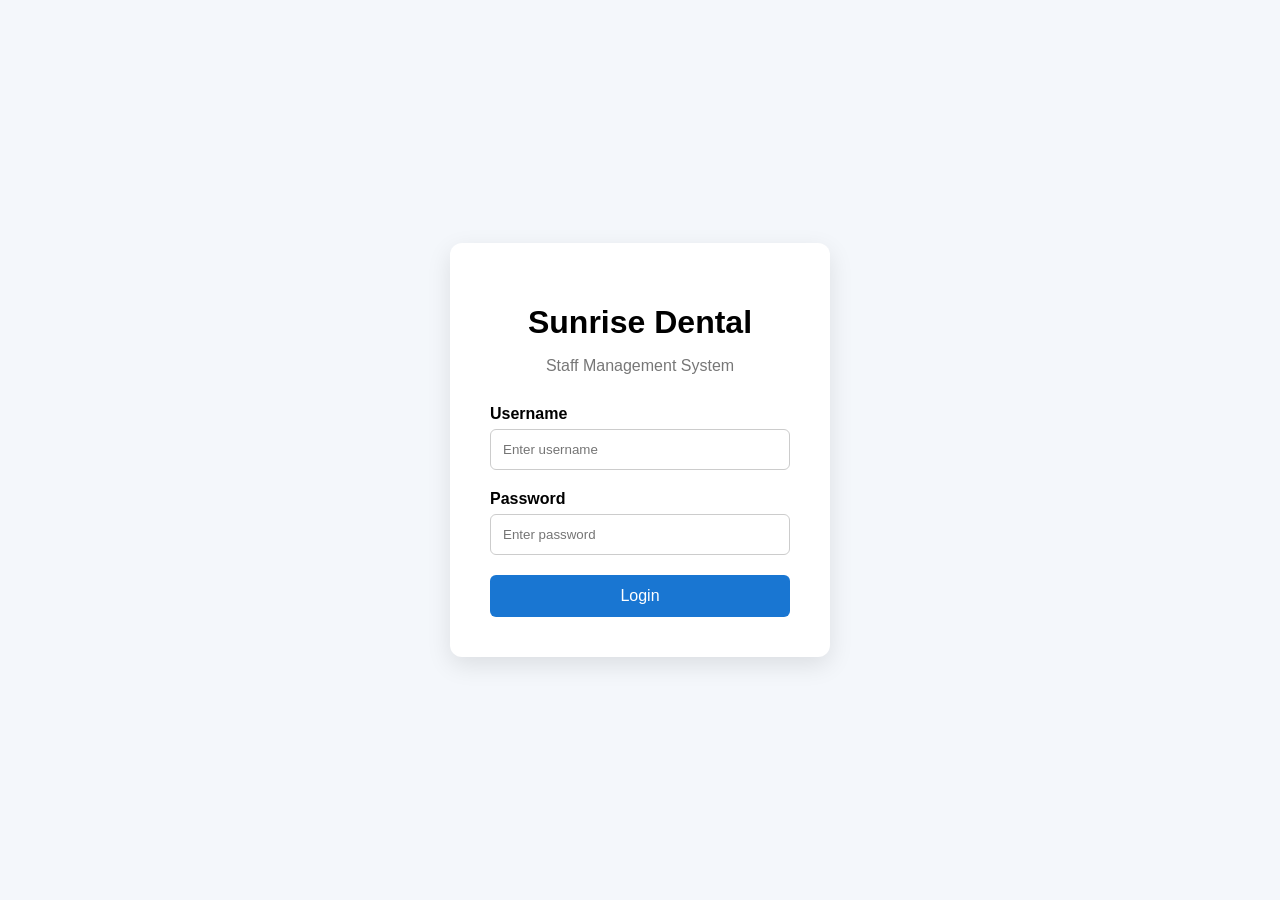
==== src/main/webapp/pages/login.html @ 42dce9b7 "Initial project setup with authentication and patient management" ====
<!DOCTYPE html>
<html lang="en">

<head>
    <meta charset="UTF-8">
    <meta name="viewport" content="width=device-width, initial-scale=1.0">

    <title>Sunrise Dental - Login</title>

    <style>

        * {
            box-sizing: border-box;
        }

        body {
            margin: 0;
            font-family: Arial, sans-serif;
            background: #f4f7fb;

            display: flex;
            justify-content: center;
            align-items: center;

            min-height: 100vh;
        }

        .login-container {
            width: 380px;
            background: white;

            padding: 40px;

            border-radius: 12px;

            box-shadow: 0 8px 25px rgba(0, 0, 0, 0.1);
        }

        h1 {
            text-align: center;
            margin-bottom: 10px;
        }

        .subtitle {
            text-align: center;
            color: #777;
            margin-bottom: 30px;
        }

        label {
            display: block;
            margin-bottom: 6px;
            font-weight: bold;
        }

        input {
            width: 100%;
            padding: 12px;

            margin-bottom: 20px;

            border: 1px solid #ccc;
            border-radius: 6px;
        }

        button {
            width: 100%;

            padding: 12px;

            border: none;
            border-radius: 6px;

            background: #1976d2;
            color: white;

            font-size: 16px;

            cursor: pointer;
        }

        button:hover {
            background: #125ea7;
        }

    </style>

</head>

<body>

<div class="login-container">

    <h1>Sunrise Dental</h1>

    <p class="subtitle">
        Staff Management System
    </p>

    <form action="../login" method="post">

        <label for="username">
            Username
        </label>

        <input
                type="text"
                id="username"
                name="username"
                placeholder="Enter username"
                required
        >

        <label for="password">
            Password
        </label>

        <input
                type="password"
                id="password"
                name="password"
                placeholder="Enter password"
                required
        >

        <button type="submit">
            Login
        </button>

    </form>

</div>

</body>

</html>
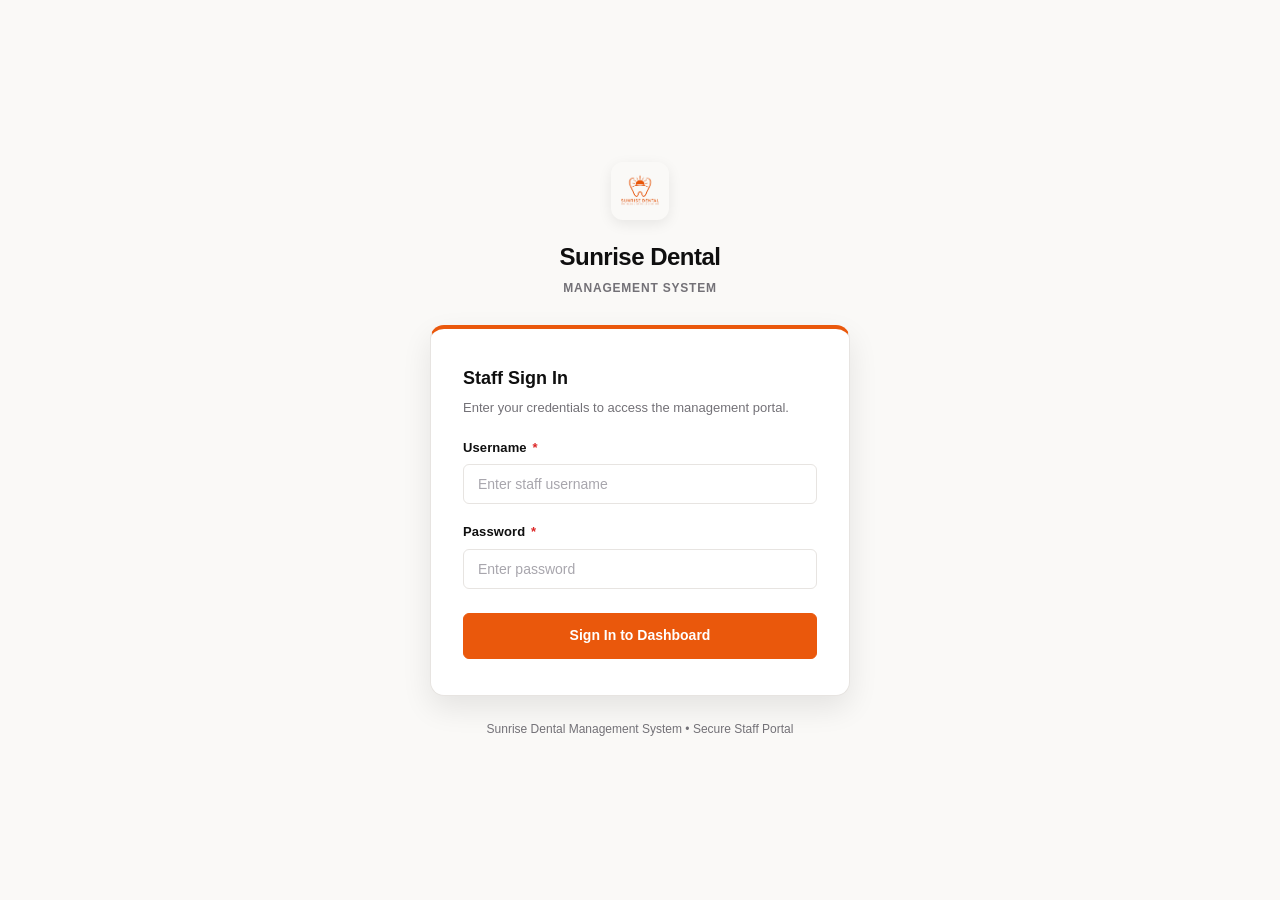
==== commit 0592dbba: "Finalize Sunrise Dental system UI and fixes" ====
--- a/src/main/webapp/pages/login.html
+++ b/src/main/webapp/pages/login.html
@@ -4,132 +4,181 @@
 <head>
     <meta charset="UTF-8">
     <meta name="viewport" content="width=device-width, initial-scale=1.0">
-
-    <title>Sunrise Dental - Login</title>
-
+    <title>Login - Sunrise Dental Management System</title>
+    <link rel="stylesheet" href="../css/sunrise-theme.css">
     <style>
-
-        * {
-            box-sizing: border-box;
-        }
-
         body {
-            margin: 0;
-            font-family: Arial, sans-serif;
-            background: #f4f7fb;
-
-            display: flex;
             justify-content: center;
             align-items: center;
-
+            padding: 24px;
             min-height: 100vh;
         }
 
-        .login-container {
-            width: 380px;
-            background: white;
-
-            padding: 40px;
-
-            border-radius: 12px;
-
-            box-shadow: 0 8px 25px rgba(0, 0, 0, 0.1);
+        .login-wrapper {
+            width: 100%;
+            max-width: 420px;
+            margin: auto;
         }
 
-        h1 {
+        .login-header {
             text-align: center;
-            margin-bottom: 10px;
+            margin-bottom: 28px;
         }
 
-        .subtitle {
-            text-align: center;
-            color: #777;
-            margin-bottom: 30px;
+        .login-logo {
+            width: 58px;
+            height: 58px;
+            object-fit: contain;
+            border-radius: 12px;
+            margin-bottom: 12px;
+            box-shadow: 0 4px 14px rgba(0, 0, 0, 0.08);
         }
 
-        label {
-            display: block;
-            margin-bottom: 6px;
-            font-weight: bold;
+        .login-title {
+            font-size: 24px;
+            font-weight: 800;
+            color: var(--dark);
+            letter-spacing: -0.5px;
         }
 
-        input {
-            width: 100%;
-            padding: 12px;
-
-            margin-bottom: 20px;
-
-            border: 1px solid #ccc;
-            border-radius: 6px;
+        .login-subtitle {
+            font-size: 12px;
+            font-weight: 600;
+            color: var(--muted);
+            text-transform: uppercase;
+            letter-spacing: 0.8px;
+            margin-top: 4px;
         }
 
-        button {
-            width: 100%;
-
-            padding: 12px;
-
-            border: none;
-            border-radius: 6px;
-
-            background: #1976d2;
-            color: white;
-
-            font-size: 16px;
-
-            cursor: pointer;
+        .login-card {
+            background: var(--white);
+            padding: 36px 32px;
+            border-radius: var(--radius-lg);
+            border: 1px solid var(--border);
+            border-top: 4px solid var(--primary);
+            box-shadow: var(--shadow-lg);
         }
 
-        button:hover {
-            background: #125ea7;
+        .login-card h2 {
+            font-size: 18px;
+            font-weight: 700;
+            color: var(--dark);
+            margin-bottom: 6px;
         }
 
+        .login-card p {
+            font-size: 13px;
+            color: var(--muted);
+            margin-bottom: 20px;
+        }
+
+        .login-footer {
+            text-align: center;
+            margin-top: 24px;
+            font-size: 12px;
+            color: var(--muted);
+        }
     </style>
-
 </head>
 
 <body>
 
-<div class="login-container">
+<div class="login-wrapper">
 
-    <h1>Sunrise Dental</h1>
+    <div class="login-header">
+        <img
+            src="../assets/images/sunrise-dental-logo.png"
+            alt="Sunrise Dental Logo"
+            class="login-logo"
+        >
+        <div class="login-title">Sunrise Dental</div>
+        <div class="login-subtitle">Management System</div>
+    </div>
 
-    <p class="subtitle">
-        Staff Management System
-    </p>
+    <div class="login-card">
+        <h2>Staff Sign In</h2>
+        <p>Enter your credentials to access the management portal.</p>
 
-    <form action="../login" method="post">
+        <div id="loginAlert" class="message error" style="display: none; margin-bottom: 18px;">
+            Invalid username or password.
+        </div>
 
-        <label for="username">
-            Username
-        </label>
+        <form id="loginForm" action="../login" method="post">
 
-        <input
-                type="text"
-                id="username"
-                name="username"
-                placeholder="Enter username"
-                required
-        >
+            <div class="form-group" style="margin-bottom: 18px;">
+                <label for="username">Username <span class="required-indicator">*</span></label>
+                <input
+                    type="text"
+                    id="username"
+                    name="username"
+                    placeholder="Enter staff username"
+                    required
+                    autocomplete="username"
+                >
+            </div>
 
-        <label for="password">
-            Password
-        </label>
+            <div class="form-group" style="margin-bottom: 24px;">
+                <label for="password">Password <span class="required-indicator">*</span></label>
+                <input
+                    type="password"
+                    id="password"
+                    name="password"
+                    placeholder="Enter password"
+                    required
+                    autocomplete="current-password"
+                >
+            </div>
 
-        <input
-                type="password"
-                id="password"
-                name="password"
-                placeholder="Enter password"
-                required
-        >
+            <button type="submit" class="btn btn-primary" style="width: 100%; padding: 12px 18px; font-size: 14px;">
+                Sign In to Dashboard
+            </button>
 
-        <button type="submit">
-            Login
-        </button>
+        </form>
+    </div>
 
-    </form>
+    <div class="login-footer">
+        Sunrise Dental Management System &bull; Secure Staff Portal
+    </div>
 
 </div>
+
+<script>
+    (function() {
+        // Check for error in query string
+        const urlParams = new URLSearchParams(window.location.search);
+        const alertBox = document.getElementById('loginAlert');
+        if (urlParams.get('error') === 'invalid') {
+            alertBox.innerText = 'Invalid username or password.';
+            alertBox.style.display = 'flex';
+        }
+
+        // Frontend validation
+        const form = document.getElementById('loginForm');
+        const usernameInput = document.getElementById('username');
+        const passwordInput = document.getElementById('password');
+
+        form.addEventListener('submit', function(event) {
+            const username = usernameInput.value.trim();
+            const password = passwordInput.value.trim();
+
+            if (!username) {
+                event.preventDefault();
+                alertBox.innerText = 'Please enter your username.';
+                alertBox.style.display = 'flex';
+                usernameInput.focus();
+                return;
+            }
+
+            if (!password) {
+                event.preventDefault();
+                alertBox.innerText = 'Please enter your password.';
+                alertBox.style.display = 'flex';
+                passwordInput.focus();
+                return;
+            }
+        });
+    })();
+</script>
 
 </body>
 
--- a/src/main/webapp/css/sunrise-theme.css
+++ b/src/main/webapp/css/sunrise-theme.css
@@ -0,0 +1,1491 @@
+/* ==========================================================================
+   SUNRISE DENTAL MANAGEMENT SYSTEM - UNIFIED MASTER THEME
+   Visual Reference: Dashboard (Dark Header, Orange Accent, Warm Background)
+   ========================================================================== */
+
+* {
+    box-sizing: border-box;
+    margin: 0;
+    padding: 0;
+}
+
+:root {
+    /* Brand Colors */
+    --primary: #ea580c;
+    --primary-dark: #c2410c;
+    --primary-light: #fff2e8;
+    --primary-glow: rgba(234, 88, 12, 0.18);
+
+    /* Dark Neutrals */
+    --dark: #0f0f0f;
+    --dark-soft: #1c1c1c;
+    --dark-subtle: #2d2d30;
+
+    /* Text Colors */
+    --text: #2b2b2e;
+    --text-light: #4a494e;
+    --muted: #737177;
+
+    /* Surfaces & Borders */
+    --border: #e7e4e1;
+    --border-light: #f0eee9;
+    --background: #faf9f7;
+    --card-bg: #ffffff;
+    --white: #ffffff;
+
+    /* Status Colors */
+    --success: #16a34a;
+    --success-bg: #dcfce7;
+    --success-border: #bbf7d0;
+    --success-text: #166534;
+
+    --danger: #dc2626;
+    --danger-bg: #fee2e2;
+    --danger-border: #fecaca;
+    --danger-text: #991b1b;
+
+    --warning: #d97706;
+    --warning-bg: #fef3c7;
+    --warning-border: #fde68a;
+    --warning-text: #b45309;
+
+    --info: #0284c7;
+    --info-bg: #e0f2fe;
+    --info-border: #bae6fd;
+    --info-text: #0369a1;
+
+    /* Geometry */
+    --radius-sm: 6px;
+    --radius-md: 10px;
+    --radius-lg: 14px;
+    --radius-full: 9999px;
+
+    /* Shadows */
+    --shadow-sm: 0 1px 3px rgba(0, 0, 0, 0.05);
+    --shadow-md: 0 4px 12px rgba(15, 15, 15, 0.06);
+    --shadow-lg: 0 12px 30px rgba(15, 15, 15, 0.09);
+    --shadow-hover: 0 16px 35px rgba(15, 15, 15, 0.12);
+}
+
+body {
+    font-family: -apple-system, BlinkMacSystemFont, "Segoe UI", Roboto, Arial, Helvetica, sans-serif;
+    background-color: var(--background);
+    color: var(--text);
+    min-height: 100vh;
+    display: flex;
+    flex-direction: column;
+    line-height: 1.5;
+    -webkit-font-smoothing: antialiased;
+}
+
+/* ==========================================================================
+   GLOBAL HEADER & NAVIGATION BAR
+   ========================================================================== */
+
+.header {
+    background: var(--dark);
+    border-bottom: 3px solid var(--primary);
+    position: sticky;
+    top: 0;
+    z-index: 100;
+    box-shadow: 0 4px 20px rgba(0, 0, 0, 0.25);
+}
+
+.header-inner {
+    max-width: 1400px;
+    margin: 0 auto;
+    padding: 0 36px;
+    height: 74px;
+    display: flex;
+    align-items: center;
+    justify-content: space-between;
+    gap: 20px;
+}
+
+.brand {
+    display: flex;
+    align-items: center;
+    gap: 13px;
+    text-decoration: none;
+    color: inherit;
+}
+
+.brand-logo {
+    width: 44px;
+    height: 44px;
+    object-fit: contain;
+    border-radius: 9px;
+}
+
+.brand-name {
+    font-size: 20px;
+    font-weight: 700;
+    color: var(--white);
+    letter-spacing: -0.3px;
+    line-height: 1.2;
+}
+
+.brand-subtitle {
+    font-size: 11px;
+    color: #a3a3a3;
+    margin-top: 2px;
+    text-transform: uppercase;
+    letter-spacing: 0.6px;
+    font-weight: 500;
+}
+
+.user-section {
+    display: flex;
+    align-items: center;
+    gap: 18px;
+}
+
+.user-info {
+    text-align: right;
+}
+
+.user-name {
+    font-size: 14px;
+    font-weight: 600;
+    color: var(--white);
+}
+
+.user-role {
+    font-size: 11px;
+    color: var(--primary);
+    margin-top: 2px;
+    font-weight: 700;
+    text-transform: uppercase;
+    letter-spacing: 0.5px;
+}
+
+.logout {
+    text-decoration: none;
+    background: var(--primary);
+    color: var(--white);
+    padding: 9px 18px;
+    border-radius: var(--radius-sm);
+    font-size: 13px;
+    font-weight: 600;
+    transition: all 0.2s ease;
+    display: inline-flex;
+    align-items: center;
+    gap: 6px;
+    border: none;
+    cursor: pointer;
+}
+
+.logout:hover {
+    background: var(--primary-dark);
+    transform: translateY(-1px);
+    box-shadow: 0 4px 12px rgba(234, 88, 12, 0.35);
+}
+
+/* Global Nav Bar */
+.nav-bar {
+    background: var(--dark-soft);
+    border-bottom: 1px solid rgba(255, 255, 255, 0.07);
+}
+
+.nav-inner {
+    max-width: 1400px;
+    margin: 0 auto;
+    padding: 0 36px;
+    display: flex;
+    align-items: center;
+    gap: 6px;
+    overflow-x: auto;
+    scrollbar-width: none;
+}
+
+.nav-inner::-webkit-scrollbar {
+    display: none;
+}
+
+.nav-link {
+    text-decoration: none;
+    color: #b0b0b5;
+    font-size: 13px;
+    font-weight: 600;
+    padding: 12px 16px;
+    border-bottom: 2px solid transparent;
+    transition: all 0.2s ease;
+    white-space: nowrap;
+    display: flex;
+    align-items: center;
+    gap: 7px;
+}
+
+.nav-link:hover {
+    color: var(--white);
+    background: rgba(255, 255, 255, 0.04);
+}
+
+.nav-link.active {
+    color: var(--primary);
+    border-bottom-color: var(--primary);
+    background: rgba(234, 88, 12, 0.08);
+}
+
+/* ==========================================================================
+   MAIN CONTAINER & PAGE HEADERS
+   ========================================================================== */
+
+.container {
+    max-width: 1400px;
+    width: 100%;
+    margin: 0 auto;
+    padding: 36px 36px 60px;
+    flex: 1;
+}
+
+.page-header {
+    margin-bottom: 30px;
+    display: flex;
+    justify-content: space-between;
+    align-items: flex-start;
+    flex-wrap: wrap;
+    gap: 16px;
+}
+
+.page-header-text h1 {
+    font-size: 28px;
+    font-weight: 700;
+    color: var(--dark);
+    letter-spacing: -0.5px;
+    margin-bottom: 6px;
+}
+
+.page-header-text p {
+    color: var(--muted);
+    font-size: 14px;
+    line-height: 1.5;
+}
+
+.page-header-actions {
+    display: flex;
+    align-items: center;
+    gap: 12px;
+}
+
+.back-link {
+    display: inline-flex;
+    align-items: center;
+    gap: 6px;
+    text-decoration: none;
+    color: var(--muted);
+    font-size: 13px;
+    font-weight: 600;
+    padding: 7px 13px;
+    border-radius: var(--radius-sm);
+    background: var(--white);
+    border: 1px solid var(--border);
+    transition: all 0.2s ease;
+}
+
+.back-link:hover {
+    color: var(--primary-dark);
+    border-color: var(--primary);
+    background: var(--primary-light);
+}
+
+/* Welcome Header (Dashboard specific) */
+.welcome {
+    margin-bottom: 32px;
+}
+
+.welcome h1 {
+    font-size: 30px;
+    font-weight: 700;
+    color: var(--dark);
+    margin-bottom: 6px;
+    letter-spacing: -0.5px;
+}
+
+.welcome p {
+    color: var(--muted);
+    font-size: 14px;
+}
+
+.role-badge {
+    display: inline-block;
+    margin-top: 10px;
+    background: var(--dark);
+    color: var(--primary);
+    padding: 5px 12px;
+    border-radius: var(--radius-full);
+    font-size: 11px;
+    font-weight: 700;
+    letter-spacing: 0.4px;
+}
+
+/* ==========================================================================
+   CARDS & PANELS
+   ========================================================================== */
+
+.card {
+    background: var(--card-bg);
+    border: 1px solid var(--border);
+    border-radius: var(--radius-lg);
+    padding: 26px 28px;
+    margin-bottom: 26px;
+    box-shadow: var(--shadow-sm);
+    transition: border-color 0.2s ease, box-shadow 0.2s ease;
+}
+
+.card:hover {
+    border-color: #dcd8d3;
+    box-shadow: var(--shadow-md);
+}
+
+.card-header {
+    display: flex;
+    justify-content: space-between;
+    align-items: center;
+    margin-bottom: 20px;
+    padding-bottom: 14px;
+    border-bottom: 1px solid var(--border-light);
+    flex-wrap: wrap;
+    gap: 12px;
+}
+
+.card-title,
+.card h2 {
+    color: var(--dark);
+    font-size: 19px;
+    font-weight: 700;
+    letter-spacing: -0.2px;
+    margin-bottom: 0;
+}
+
+.card-subtitle {
+    color: var(--muted);
+    font-size: 13px;
+    margin-top: 3px;
+}
+
+.section-heading {
+    display: flex;
+    justify-content: space-between;
+    align-items: center;
+    margin-bottom: 20px;
+}
+
+.section-heading h2 {
+    color: var(--dark);
+    font-size: 20px;
+    font-weight: 700;
+}
+
+.section-heading p {
+    color: var(--muted);
+    font-size: 13px;
+    margin-top: 4px;
+}
+
+/* ==========================================================================
+   STATISTICS CARDS (Dashboard)
+   ========================================================================== */
+
+.stats {
+    display: grid;
+    grid-template-columns: repeat(4, minmax(0, 1fr));
+    gap: 18px;
+    margin-bottom: 38px;
+}
+
+.stat-card {
+    background: var(--white);
+    border: 1px solid var(--border);
+    border-top: 3px solid var(--primary);
+    border-radius: var(--radius-lg);
+    padding: 22px;
+    position: relative;
+    box-shadow: var(--shadow-sm);
+    transition: transform 0.2s ease, box-shadow 0.2s ease;
+}
+
+.stat-card:hover {
+    transform: translateY(-3px);
+    box-shadow: var(--shadow-lg);
+}
+
+.stat-top {
+    display: flex;
+    align-items: center;
+    justify-content: space-between;
+    margin-bottom: 16px;
+}
+
+.stat-label {
+    color: var(--muted);
+    font-size: 13px;
+    font-weight: 600;
+}
+
+.stat-icon {
+    width: 38px;
+    height: 38px;
+    border-radius: var(--radius-md);
+    background: var(--primary-light);
+    color: var(--primary-dark);
+    display: flex;
+    align-items: center;
+    justify-content: center;
+    font-size: 14px;
+    font-weight: 800;
+}
+
+.stat-value {
+    font-size: 28px;
+    font-weight: 700;
+    color: var(--dark);
+    letter-spacing: -0.5px;
+}
+
+.stat-revenue {
+    color: var(--primary-dark);
+}
+
+/* ==========================================================================
+   MANAGEMENT SECTION & CARDS WITH IMAGE HOVER
+   ========================================================================== */
+
+.management-section {
+    margin-bottom: 38px;
+}
+
+.cards {
+    display: grid;
+    grid-template-columns: repeat(3, minmax(0, 1fr));
+    gap: 18px;
+}
+
+.management-card,
+.cards .card {
+    background: var(--white);
+    border: 1px solid var(--border);
+    border-radius: var(--radius-lg);
+    overflow: hidden;
+    position: relative;
+    min-height: 330px;
+    padding: 0;
+    margin-bottom: 0;
+    box-shadow: var(--shadow-sm);
+    transition: transform 0.25s ease, box-shadow 0.25s ease, border-color 0.25s ease;
+}
+
+.management-card:hover,
+.cards .card:hover {
+    transform: translateY(-5px);
+    border-color: var(--primary);
+    box-shadow: var(--shadow-hover);
+}
+
+.card-image-wrapper {
+    width: 100%;
+    height: 145px;
+    overflow: hidden;
+    position: relative;
+    background: var(--dark);
+}
+
+.card-image {
+    width: 100%;
+    height: 100%;
+    object-fit: cover;
+    opacity: 0.34;
+    transform: scale(1);
+    transition: opacity 0.4s ease, transform 0.5s ease;
+}
+
+.card-image-wrapper::after {
+    content: "";
+    position: absolute;
+    inset: 0;
+    background: linear-gradient(to bottom, rgba(15, 15, 15, 0.10), rgba(15, 15, 15, 0.65));
+    pointer-events: none;
+}
+
+.management-card:hover .card-image,
+.cards .card:hover .card-image {
+    opacity: 1;
+    transform: scale(1.06);
+}
+
+.management-card:hover .card-image-wrapper::after,
+.cards .card:hover .card-image-wrapper::after {
+    background: linear-gradient(to bottom, rgba(15, 15, 15, 0.02), rgba(15, 15, 15, 0.40));
+}
+
+.card-content {
+    padding: 22px 24px 24px;
+}
+
+.card-icon {
+    width: 40px;
+    height: 40px;
+    background: var(--dark);
+    color: var(--primary);
+    border-radius: var(--radius-md);
+    display: flex;
+    align-items: center;
+    justify-content: center;
+    font-size: 15px;
+    font-weight: 800;
+    margin-top: -42px;
+    margin-bottom: 15px;
+    position: relative;
+    z-index: 5;
+    border: 2px solid var(--white);
+}
+
+.card-content h3 {
+    color: var(--dark);
+    font-size: 17px;
+    font-weight: 700;
+    margin-bottom: 8px;
+}
+
+.card-content p {
+    color: var(--muted);
+    font-size: 13px;
+    line-height: 1.6;
+    min-height: 42px;
+}
+
+.card-link {
+    display: inline-flex;
+    align-items: center;
+    gap: 6px;
+    margin-top: 17px;
+    text-decoration: none;
+    color: var(--primary-dark);
+    font-size: 13px;
+    font-weight: 700;
+    transition: all 0.2s ease;
+}
+
+.card-link:hover {
+    color: var(--primary);
+    gap: 9px;
+}
+
+/* ==========================================================================
+   FORMS & INPUT CONTROLS
+   ========================================================================== */
+
+.form-grid {
+    display: grid;
+    grid-template-columns: repeat(2, minmax(0, 1fr));
+    gap: 18px 20px;
+}
+
+.form-grid-3 {
+    display: grid;
+    grid-template-columns: repeat(3, minmax(0, 1fr));
+    gap: 18px 20px;
+}
+
+.form-group {
+    display: flex;
+    flex-direction: column;
+    gap: 7px;
+}
+
+.form-group.full {
+    grid-column: 1 / -1;
+}
+
+label {
+    font-size: 13px;
+    font-weight: 600;
+    color: var(--dark);
+    letter-spacing: 0.1px;
+}
+
+.required-indicator {
+    color: var(--danger);
+    margin-left: 2px;
+}
+
+input[type="text"],
+input[type="tel"],
+input[type="email"],
+input[type="password"],
+input[type="date"],
+input[type="time"],
+input[type="number"],
+select,
+textarea {
+    width: 100%;
+    padding: 11px 14px;
+    border: 1px solid var(--border);
+    border-radius: var(--radius-sm);
+    font-size: 14px;
+    font-family: inherit;
+    color: var(--text);
+    background-color: var(--white);
+    transition: all 0.2s ease;
+    appearance: none;
+    -webkit-appearance: none;
+}
+
+select {
+    background-image: url("data:image/svg+xml,%3Csvg xmlns='http://www.w3.org/2000/svg' width='12' height='12' fill='%23737177' viewBox='0 0 16 16'%3E%3Cpath d='M7.247 11.14 2.451 5.658C1.885 5.013 2.345 4 3.204 4h9.592a1 1 0 0 1 .753 1.659l-4.796 5.48a1 1 0 0 1-1.506 0z'/%3E%3C/svg%3E");
+    background-repeat: no-repeat;
+    background-position: right 14px center;
+    padding-right: 36px;
+    cursor: pointer;
+}
+
+textarea {
+    resize: vertical;
+    min-height: 85px;
+}
+
+input:focus,
+select:focus,
+textarea:focus {
+    outline: none;
+    border-color: var(--primary);
+    box-shadow: 0 0 0 3px var(--primary-glow);
+}
+
+input::placeholder,
+textarea::placeholder {
+    color: #a8a6ad;
+}
+
+.form-actions {
+    margin-top: 24px;
+    display: flex;
+    align-items: center;
+    gap: 12px;
+    flex-wrap: wrap;
+}
+
+/* Search Bar / Box */
+.search-form {
+    display: flex;
+    gap: 12px;
+    align-items: center;
+    flex-wrap: wrap;
+}
+
+.search-form input {
+    flex: 1;
+    min-width: 260px;
+}
+
+/* ==========================================================================
+   BUTTONS
+   ========================================================================== */
+
+button,
+.btn {
+    display: inline-flex;
+    align-items: center;
+    justify-content: center;
+    gap: 8px;
+    padding: 11px 22px;
+    border-radius: var(--radius-sm);
+    font-size: 14px;
+    font-weight: 600;
+    font-family: inherit;
+    cursor: pointer;
+    text-decoration: none;
+    border: none;
+    transition: all 0.2s ease;
+    line-height: 1.4;
+    white-space: nowrap;
+}
+
+.btn-primary,
+button[type="submit"] {
+    background: var(--primary);
+    color: var(--white);
+    border: 1px solid var(--primary);
+}
+
+.btn-primary:hover,
+button[type="submit"]:hover {
+    background: var(--primary-dark);
+    border-color: var(--primary-dark);
+    transform: translateY(-1px);
+    box-shadow: 0 4px 12px rgba(234, 88, 12, 0.25);
+}
+
+.btn-dark {
+    background: var(--dark);
+    color: var(--white);
+    border: 1px solid var(--dark);
+}
+
+.btn-dark:hover {
+    background: var(--dark-soft);
+    border-color: var(--dark-soft);
+    transform: translateY(-1px);
+}
+
+.btn-secondary {
+    background: var(--white);
+    color: var(--text);
+    border: 1px solid var(--border);
+}
+
+.btn-secondary:hover {
+    background: #f5f4f0;
+    border-color: #d1cdc7;
+}
+
+.btn-success {
+    background: var(--success);
+    color: var(--white);
+    border: 1px solid var(--success);
+}
+
+.btn-success:hover {
+    background: #15803d;
+    border-color: #15803d;
+    transform: translateY(-1px);
+    box-shadow: 0 4px 12px rgba(22, 163, 74, 0.25);
+}
+
+.btn-danger {
+    background: var(--danger);
+    color: var(--white);
+    border: 1px solid var(--danger);
+}
+
+.btn-danger:hover {
+    background: #b91c1c;
+    border-color: #b91c1c;
+    transform: translateY(-1px);
+    box-shadow: 0 4px 12px rgba(220, 38, 38, 0.25);
+}
+
+.btn-warning {
+    background: var(--warning);
+    color: var(--white);
+    border: 1px solid var(--warning);
+}
+
+.btn-warning:hover {
+    background: #b45309;
+    border-color: #b45309;
+    transform: translateY(-1px);
+    box-shadow: 0 4px 12px rgba(217, 119, 6, 0.25);
+}
+
+.btn-sm {
+    padding: 7px 14px;
+    font-size: 12px;
+}
+
+.action-link,
+.btn-action {
+    display: inline-flex;
+    align-items: center;
+    gap: 4px;
+    color: var(--primary-dark);
+    font-size: 13px;
+    font-weight: 700;
+    text-decoration: none;
+    padding: 6px 12px;
+    border-radius: var(--radius-sm);
+    background: var(--primary-light);
+    border: 1px solid rgba(234, 88, 12, 0.2);
+    transition: all 0.2s ease;
+}
+
+.action-link:hover,
+.btn-action:hover {
+    background: var(--primary);
+    color: var(--white);
+    border-color: var(--primary);
+}
+
+.status-btn-group {
+    display: flex;
+    gap: 10px;
+    flex-wrap: wrap;
+    align-items: center;
+}
+
+.status-btn-group form {
+    display: inline-block;
+    margin: 0;
+}
+
+.status-btn-group button {
+    margin-top: 0;
+}
+
+/* ==========================================================================
+   TABLES
+   ========================================================================== */
+
+.table-container {
+    width: 100%;
+    overflow-x: auto;
+    border-radius: var(--radius-md);
+    border: 1px solid var(--border);
+    background: var(--white);
+    margin-top: 18px;
+    box-shadow: var(--shadow-sm);
+}
+
+.appointment-table,
+.app-table,
+table {
+    width: 100%;
+    border-collapse: collapse;
+    text-align: left;
+}
+
+.appointment-table th,
+.app-table th,
+table th {
+    padding: 14px 18px;
+    background: var(--dark);
+    color: #e5e5e5;
+    font-size: 11px;
+    font-weight: 700;
+    text-transform: uppercase;
+    letter-spacing: 0.6px;
+    white-space: nowrap;
+    border: none;
+}
+
+.appointment-table td,
+.app-table td,
+table td {
+    padding: 15px 18px;
+    border-top: 1px solid var(--border-light);
+    color: var(--text);
+    font-size: 13px;
+    white-space: nowrap;
+}
+
+.appointment-table tbody tr,
+.app-table tbody tr,
+table tbody tr {
+    transition: background-color 0.15s ease;
+}
+
+.appointment-table tbody tr:hover,
+.app-table tbody tr:hover,
+table tbody tr:hover {
+    background-color: var(--primary-light);
+}
+
+.appointment-number,
+.code-highlight {
+    color: var(--dark);
+    font-weight: 700;
+    letter-spacing: -0.1px;
+}
+
+.price {
+    font-weight: 700;
+    color: var(--dark);
+}
+
+/* Key-Value Details Table */
+.details-table {
+    margin-top: 0;
+    border: 1px solid var(--border);
+    border-radius: var(--radius-md);
+    overflow: hidden;
+}
+
+.details-table th {
+    width: 220px;
+    background: #f7f6f4;
+    color: var(--muted);
+    font-size: 12px;
+    font-weight: 700;
+    text-transform: uppercase;
+    letter-spacing: 0.4px;
+    border-bottom: 1px solid var(--border);
+}
+
+.details-table td {
+    background: var(--white);
+    font-size: 14px;
+    font-weight: 600;
+    color: var(--dark);
+    border-bottom: 1px solid var(--border);
+}
+
+.details-table tr:last-child th,
+.details-table tr:last-child td {
+    border-bottom: none;
+}
+
+.details-table tr:hover {
+    background: transparent !important;
+}
+
+/* Amount / Calculation Tables */
+.amount-table {
+    width: 100%;
+    border-collapse: collapse;
+    margin: 18px 0;
+    background: #fdfdfc;
+    border: 1px solid var(--border);
+    border-radius: var(--radius-md);
+    overflow: hidden;
+}
+
+.amount-table td {
+    padding: 14px 18px;
+    border-bottom: 1px solid var(--border-light);
+    font-size: 14px;
+}
+
+.amount-table td:last-child {
+    text-align: right;
+    font-weight: 700;
+}
+
+.amount-table .total-row td {
+    font-size: 17px;
+    font-weight: 800;
+    color: var(--dark);
+    background: var(--primary-light);
+    border-top: 2px solid var(--primary);
+    border-bottom: none;
+}
+
+.amount-table .total-row td:last-child {
+    color: var(--primary-dark);
+}
+
+/* ==========================================================================
+   STATUS BADGES & TAGS
+   ========================================================================== */
+
+.status,
+.status-badge {
+    display: inline-flex;
+    align-items: center;
+    padding: 5px 12px;
+    border-radius: var(--radius-full);
+    font-size: 11px;
+    font-weight: 700;
+    letter-spacing: 0.4px;
+    text-transform: uppercase;
+    line-height: 1.2;
+}
+
+.status-SCHEDULED {
+    background: #e0f2fe;
+    color: #0369a1;
+    border: 1px solid #bae6fd;
+}
+
+.status-COMPLETED {
+    background: #ecfdf5;
+    color: #047857;
+    border: 1px solid #a7f3d0;
+}
+
+.status-CANCELLED {
+    background: #fef2f2;
+    color: #b91c1c;
+    border: 1px solid #fecaca;
+}
+
+.status-NO_SHOW {
+    background: var(--warning-bg);
+    color: var(--warning-text);
+    border: 1px solid var(--warning-border);
+}
+
+.status-ACTIVE,
+.status-active,
+.status.active {
+    background: #ecfdf5;
+    color: #047857;
+    border: 1px solid #a7f3d0;
+}
+
+.status-INACTIVE,
+.status-inactive,
+.status.inactive {
+    background: #f3f4f6;
+    color: #4b5563;
+    border: 1px solid #e5e7eb;
+}
+
+/* ==========================================================================
+   ALERTS & MESSAGES
+   ========================================================================== */
+
+.message {
+    padding: 14px 18px;
+    border-radius: var(--radius-md);
+    margin-bottom: 24px;
+    font-size: 14px;
+    font-weight: 500;
+    display: flex;
+    align-items: center;
+    gap: 10px;
+    line-height: 1.4;
+}
+
+.message.error,
+.error {
+    background: var(--danger-bg);
+    color: var(--danger-text);
+    border: 1px solid var(--danger-border);
+}
+
+.message.success,
+.success {
+    background: var(--success-bg);
+    color: var(--success-text);
+    border: 1px solid var(--success-border);
+}
+
+.message.info {
+    background: var(--info-bg);
+    color: var(--info-text);
+    border: 1px solid var(--info-border);
+}
+
+.empty,
+.no-appointments,
+.empty-state {
+    text-align: center;
+    padding: 42px 20px;
+    color: var(--muted);
+    font-size: 14px;
+}
+
+/* ==========================================================================
+   DETAILS GRID & KEY-VALUE BOXES
+   ========================================================================== */
+
+.details-grid {
+    display: grid;
+    grid-template-columns: repeat(auto-fit, minmax(220px, 1fr));
+    gap: 14px;
+    margin-bottom: 20px;
+}
+
+.detail,
+.detail-box {
+    background: #faf9f7;
+    padding: 16px;
+    border-radius: var(--radius-md);
+    border: 1px solid var(--border);
+}
+
+.detail-label {
+    font-size: 11px;
+    color: var(--muted);
+    text-transform: uppercase;
+    font-weight: 700;
+    letter-spacing: 0.5px;
+    margin-bottom: 5px;
+}
+
+.detail-value {
+    font-size: 15px;
+    font-weight: 700;
+    color: var(--dark);
+}
+
+.edit-section {
+    margin-top: 28px;
+    padding-top: 24px;
+    border-top: 1px solid var(--border);
+}
+
+.edit-section h3 {
+    font-size: 16px;
+    font-weight: 700;
+    color: var(--dark);
+    margin-bottom: 16px;
+}
+
+/* ==========================================================================
+   REPORT & SUMMARY METRICS
+   ========================================================================== */
+
+.summary-grid {
+    display: grid;
+    grid-template-columns: repeat(auto-fit, minmax(220px, 1fr));
+    gap: 18px;
+    margin-bottom: 28px;
+}
+
+.summary-card {
+    background: var(--white);
+    padding: 22px;
+    border-radius: var(--radius-lg);
+    border: 1px solid var(--border);
+    border-top: 3px solid var(--dark);
+    box-shadow: var(--shadow-sm);
+    transition: transform 0.2s ease;
+}
+
+.summary-card:hover {
+    transform: translateY(-2px);
+    box-shadow: var(--shadow-md);
+}
+
+.summary-label {
+    color: var(--muted);
+    font-size: 12px;
+    font-weight: 700;
+    text-transform: uppercase;
+    letter-spacing: 0.5px;
+    margin-bottom: 8px;
+}
+
+.summary-value {
+    font-size: 26px;
+    font-weight: 700;
+    color: var(--dark);
+    letter-spacing: -0.5px;
+}
+
+.summary-value.revenue {
+    color: var(--primary-dark);
+}
+
+.filter-card {
+    background: var(--white);
+    border: 1px solid var(--border);
+    border-radius: var(--radius-lg);
+    padding: 24px 28px;
+    margin-bottom: 26px;
+    box-shadow: var(--shadow-sm);
+}
+
+.filter-form,
+.filters {
+    display: flex;
+    align-items: flex-end;
+    gap: 16px;
+    flex-wrap: wrap;
+}
+
+.print-section {
+    display: flex;
+    justify-content: flex-end;
+    margin-bottom: 22px;
+}
+
+/* ==========================================================================
+   RECENT APPOINTMENTS (Dashboard)
+   ========================================================================== */
+
+.recent-section {
+    background: var(--white);
+    border: 1px solid var(--border);
+    border-radius: var(--radius-lg);
+    overflow: hidden;
+    box-shadow: var(--shadow-sm);
+}
+
+.recent-header {
+    padding: 22px 28px;
+    border-bottom: 1px solid var(--border);
+}
+
+.recent-header h2 {
+    color: var(--dark);
+    font-size: 19px;
+    font-weight: 700;
+    margin-bottom: 4px;
+}
+
+.recent-header p {
+    color: var(--muted);
+    font-size: 13px;
+}
+
+/* ==========================================================================
+   FOOTER
+   ========================================================================== */
+
+.footer {
+    margin-top: auto;
+    padding: 24px 36px;
+    text-align: center;
+    color: #9c9a9f;
+    font-size: 12px;
+    border-top: 1px solid var(--border);
+    background: #f7f6f4;
+}
+
+/* ==========================================================================
+   PRINT STYLES
+   ========================================================================== */
+
+.print-receipt {
+    display: none;
+}
+
+@media print {
+    @page {
+        size: A4;
+        margin: 15mm;
+    }
+
+    body {
+        background: #ffffff !important;
+        color: #000000 !important;
+        font-family: Arial, sans-serif;
+    }
+
+    .header,
+    .nav-bar,
+    .page-header,
+    .filter-card,
+    .search-card,
+    .screen-content,
+    .back-link,
+    .print-section,
+    .footer {
+        display: none !important;
+    }
+
+    .container {
+        max-width: 100% !important;
+        padding: 0 !important;
+        margin: 0 !important;
+    }
+
+    .print-receipt {
+        display: block !important;
+        width: 100% !important;
+        max-width: 800px;
+        margin: 0 auto;
+    }
+
+    .print-header {
+        text-align: center;
+        padding-bottom: 18px;
+        border-bottom: 2px solid #000;
+        margin-bottom: 20px;
+    }
+
+    .print-header h1 {
+        font-size: 28px;
+        margin-bottom: 6px;
+        letter-spacing: 1px;
+    }
+
+    .print-header p {
+        font-size: 13px;
+        margin-bottom: 3px;
+    }
+
+    .receipt-title {
+        text-align: center;
+        margin: 20px 0;
+    }
+
+    .receipt-title h2 {
+        font-size: 20px;
+        letter-spacing: 1px;
+    }
+
+    .receipt-meta {
+        display: grid;
+        grid-template-columns: 1fr 1fr;
+        gap: 8px 30px;
+        margin-bottom: 22px;
+        font-size: 13px;
+    }
+
+    .receipt-section {
+        margin-bottom: 22px;
+    }
+
+    .receipt-section h3 {
+        font-size: 14px;
+        text-transform: uppercase;
+        border-bottom: 1px solid #000;
+        padding-bottom: 6px;
+        margin-bottom: 10px;
+    }
+
+    .receipt-details {
+        display: grid;
+        grid-template-columns: 1fr 1fr;
+        gap: 7px 30px;
+        font-size: 13px;
+    }
+
+    .receipt-detail {
+        display: flex;
+        justify-content: space-between;
+        gap: 15px;
+    }
+
+    .receipt-detail span:first-child {
+        font-weight: bold;
+    }
+
+    .receipt-table {
+        width: 100%;
+        border-collapse: collapse;
+        margin-top: 10px;
+    }
+
+    .receipt-table th {
+        text-align: left;
+        padding: 9px 5px;
+        border-top: 1px solid #000;
+        border-bottom: 1px solid #000;
+        font-size: 13px;
+        background: transparent !important;
+        color: #000 !important;
+    }
+
+    .receipt-table th:last-child,
+    .receipt-table td:last-child {
+        text-align: right;
+    }
+
+    .receipt-table td {
+        padding: 10px 5px;
+        border-bottom: 1px solid #ddd;
+        font-size: 13px;
+    }
+
+    .receipt-total td {
+        border-top: 2px solid #000;
+        border-bottom: none;
+        font-size: 16px;
+        font-weight: bold;
+        padding-top: 14px;
+    }
+
+    .receipt-footer {
+        text-align: center;
+        margin-top: 35px;
+        padding-top: 15px;
+        border-top: 1px solid #000;
+        font-size: 12px;
+        line-height: 1.6;
+    }
+
+    .receipt-footer .thank-you {
+        font-weight: bold;
+        font-size: 13px;
+        margin-bottom: 5px;
+    }
+
+    /* Print styling for Reports */
+    .summary-card,
+    .card,
+    .table-container {
+        border: 1px solid #ccc !important;
+        box-shadow: none !important;
+        break-inside: avoid;
+    }
+
+    table th {
+        background: #eee !important;
+        color: #000 !important;
+    }
+}
+
+/* ==========================================================================
+   RESPONSIVE DESIGN
+   ========================================================================== */
+
+@media (max-width: 1200px) {
+    .stats {
+        grid-template-columns: repeat(2, minmax(0, 1fr));
+    }
+
+    .cards {
+        grid-template-columns: repeat(2, minmax(0, 1fr));
+    }
+}
+
+@media (max-width: 860px) {
+    .header-inner {
+        padding: 0 20px;
+        height: auto;
+        padding-top: 14px;
+        padding-bottom: 14px;
+        flex-wrap: wrap;
+    }
+
+    .nav-inner {
+        padding: 0 20px;
+    }
+
+    .container {
+        padding: 24px 20px 48px;
+    }
+
+    .form-grid,
+    .form-grid-3 {
+        grid-template-columns: 1fr;
+    }
+
+    .form-group.full {
+        grid-column: span 1;
+    }
+
+    .page-header {
+        flex-direction: column;
+        align-items: flex-start;
+    }
+}
+
+@media (max-width: 640px) {
+    .brand-subtitle {
+        display: none;
+    }
+
+    .user-info {
+        display: none;
+    }
+
+    .stats {
+        grid-template-columns: 1fr;
+    }
+
+    .cards {
+        grid-template-columns: 1fr;
+    }
+
+    .summary-grid {
+        grid-template-columns: 1fr;
+    }
+
+    .filter-form {
+        flex-direction: column;
+        align-items: stretch;
+    }
+
+    .filter-form .form-group {
+        width: 100%;
+    }
+
+    .filter-form button {
+        width: 100%;
+    }
+
+    .search-form {
+        flex-direction: column;
+        align-items: stretch;
+    }
+
+    .search-form input,
+    .search-form button {
+        width: 100%;
+    }
+}
